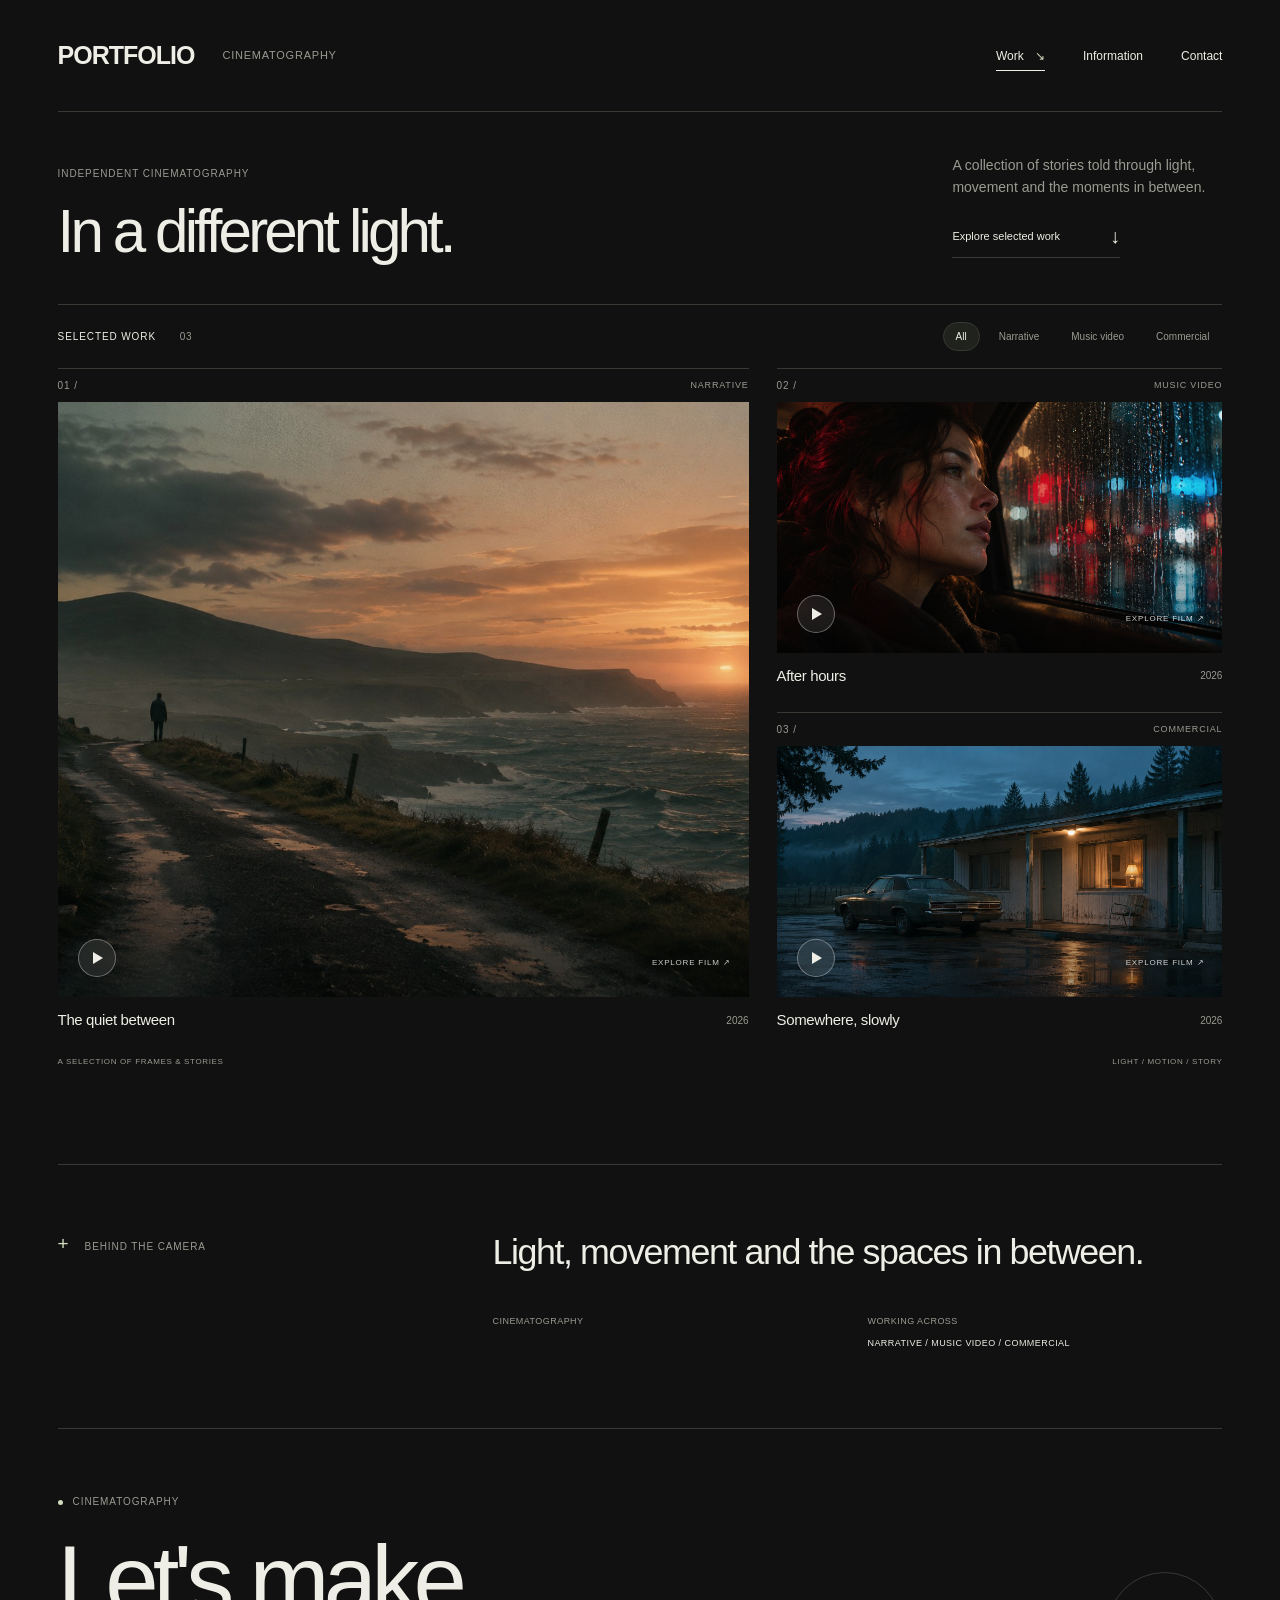
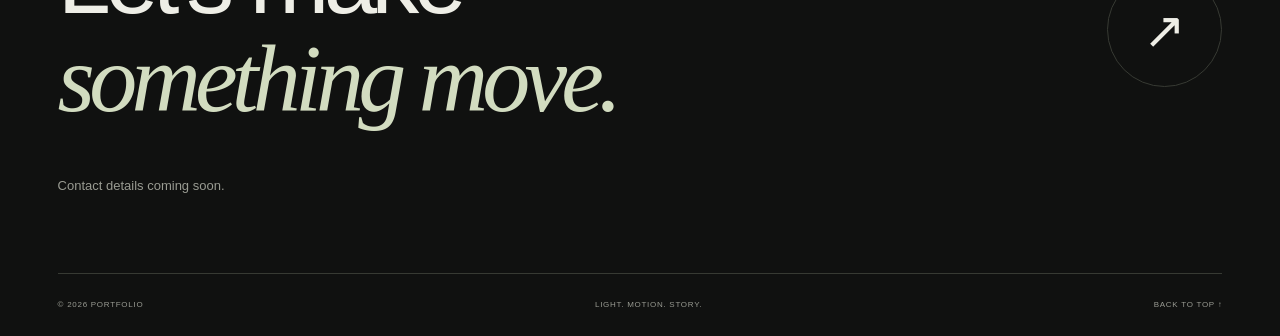
==== index.html @ a206b416 "Initial commit" ====
<!doctype html>
<html lang="en">
<head>
  <meta charset="utf-8">
  <meta name="viewport" content="width=device-width, initial-scale=1">
  <meta name="theme-color" content="#101110">
  <meta name="description" content="A cinematography portfolio. Selected films, stories and collaborations.">
  <title>Portfolio — Cinematography</title>
  <link rel="icon" href="assets/favicon.svg" type="image/svg+xml">
  <link rel="stylesheet" href="style.css">
  <script src="media.js" defer></script>
  <script src="app.js" defer></script>
</head>
<body id="top">
  <a class="skip-link" href="#work">Skip to selected work</a>
  <header class="site-header wrap">
    <a class="identity" href="#top" aria-label="Home"><span data-profile="name">Portfolio</span><span class="identity-role" data-profile="role">Cinematography</span></a>
    <nav aria-label="Main navigation"><a class="nav-active" href="#work">Work <span>↘</span></a><a href="#information">Information</a><a href="#contact">Contact</a></nav>
  </header>
  <main>
    <section class="introduction wrap" aria-labelledby="intro-title">
      <div><p class="eyebrow" id="hero-eyebrow">Independent cinematography</p><h1 id="intro-title">In a different<br>light.</h1></div>
      <div class="intro-aside"><p data-profile="intro">A collection of stories told through light, movement and the moments in between.</p><a class="text-link" href="#work">Explore selected work <span aria-hidden="true">↓</span></a></div>
    </section>
    <section id="work" class="work-section wrap" aria-labelledby="work-title">
      <div class="section-bar"><h2 id="work-title">Selected work <span id="work-count">03</span></h2><div id="filters" class="filters" role="group" aria-label="Filter films"></div></div>
      <div id="projects" class="project-grid" aria-live="polite" aria-busy="true"></div>
      <p id="load-error" class="load-error" hidden>The collection is currently unavailable. Please try again later.</p>
      <noscript><p>Enable JavaScript to view the films and portfolio content.</p></noscript>
      <div class="gallery-note"><span>A selection of frames & stories</span><span>Light / Motion / Story</span></div>
    </section>
    <section id="information" class="information wrap" aria-labelledby="information-title">
      <div class="section-label"><span class="tiny-cross" aria-hidden="true">+</span><h2 id="information-title">Behind the camera</h2></div>
      <div class="information-copy"><p class="large-copy" data-profile="biography">Light, movement and the spaces in between.</p><div class="information-details"><p><span class="muted">Cinematography</span><span data-profile="location"></span></p><p><span class="muted">Working across</span><span id="categories">Narrative / Commercial / Music video</span></p></div></div>
    </section>
    <section id="contact" class="contact wrap" aria-labelledby="contact-title">
      <p class="eyebrow"><span class="availability-dot" aria-hidden="true"></span><span data-profile="availability">Cinematography</span></p>
      <div class="contact-line"><h2 id="contact-title">Let's make<br><em>something move.</em></h2><a id="contact-button" class="contact-circle" href="#contact" aria-label="Contact details"><span aria-hidden="true">↗</span></a></div>
      <div class="contact-bottom"><p id="contact-email">Contact details coming soon.</p><div id="social-links" class="social-links"></div></div>
    </section>
  </main>
  <footer class="site-footer wrap"><span>© <span id="copyright-year"></span> <span data-profile="name">Portfolio</span></span><span>Light. Motion. Story.</span><a href="#top">Back to top ↑</a></footer>
  <dialog id="film-dialog" aria-labelledby="film-title" class="film-dialog">
    <div class="dialog-head"><p class="eyebrow">Selected work / <span id="film-number"></span></p><button id="close-film" class="close-button" type="button" aria-label="Close film">Close <span aria-hidden="true">×</span></button></div>
    <div id="film-player" class="film-player"></div>
    <div class="film-details"><div><p id="film-category" class="eyebrow"></p><h2 id="film-title"></h2><p id="film-description"></p></div><dl id="film-credits"></dl></div>
  </dialog>
</body>
</html>
---- style.css ----
:root{--bg:#101110;--panel:#191b18;--text:#eeeee6;--muted:#999b92;--line:#373a33;--accent:#d2dcc0;--gutter:clamp(22px,4.5vw,84px);color-scheme:dark;font-family:Arial,Helvetica,sans-serif;font-synthesis:none;scroll-behavior:smooth}
*{box-sizing:border-box}body{margin:0;background:var(--bg);color:var(--text);-webkit-font-smoothing:antialiased}body.modal-open{overflow:hidden}a{color:inherit;text-decoration:none}button,input{font:inherit}button{cursor:pointer}button,a{-webkit-tap-highlight-color:transparent}button:focus-visible,a:focus-visible{outline:2px solid var(--accent);outline-offset:6px}button:disabled{cursor:default}::selection{background:var(--accent);color:var(--bg)}.wrap{margin-inline:var(--gutter)}.skip-link{position:fixed;top:-70px;left:20px;padding:15px;background:var(--accent);color:var(--bg);z-index:10}.skip-link:focus{top:20px}.site-header{display:flex;align-items:center;justify-content:space-between;min-height:112px;border-bottom:1px solid var(--line);gap:24px}.identity{display:flex;align-items:center;gap:28px}.identity>span:first-child{font-size:25px;letter-spacing:-1px;text-transform:uppercase;font-weight:600}.identity-role{color:var(--muted);font-size:11px;line-height:1.5;max-width:100px;letter-spacing:.07em;text-transform:uppercase}.site-header nav{display:flex;align-items:center;gap:38px;font-size:12px}.site-header nav a{position:relative;padding-block:8px}.site-header nav a:hover{color:var(--accent)}.nav-active:after{content:"";position:absolute;bottom:0;left:0;right:0;height:1px;background:var(--text)}.nav-active span{margin-left:8px;color:var(--accent)}.introduction{display:flex;align-items:flex-end;justify-content:space-between;padding-block:42px 42px;gap:40px}.eyebrow,.section-label,.section-bar h2,.filters,.gallery-note,.project-type,.project-index,.project-bottom,.information-details,.site-footer{font-size:10px;letter-spacing:.09em;text-transform:uppercase;line-height:1.5}.eyebrow{margin:0 0 22px;color:var(--muted)}h1{font-size:clamp(48px,4.7vw,78px);line-height:.97;letter-spacing:-.065em;font-weight:400;margin:0;white-space:pre-line}.intro-aside{max-width:270px;padding-bottom:4px}.intro-aside p{font-size:14px;line-height:1.6;color:var(--muted);margin:0 0 26px}.text-link{font-size:11px;display:inline-flex;gap:50px;align-items:center;border-bottom:1px solid var(--line);padding-bottom:9px}.text-link span{font-size:20px}.text-link:hover{border-color:var(--accent);color:var(--accent)}.section-bar{display:flex;align-items:center;justify-content:space-between;padding:17px 0;border-top:1px solid var(--line);gap:20px}.section-bar h2{margin:0;font-weight:400;flex-shrink:0}.section-bar h2 span{color:var(--muted);margin-left:20px;font-variant-numeric:tabular-nums}.filters{display:flex;gap:6px;flex-wrap:wrap;justify-content:flex-end}.filter{border:1px solid transparent;border-radius:20px;color:var(--muted);background:none;padding:6px 12px;font-size:10px}.filter:hover{color:var(--text)}.filter[aria-pressed=true]{border-color:var(--line);color:var(--text);background:#20221e}.project-grid{display:grid;grid-template-columns:1.55fr 1fr;gap:25px 28px;align-items:stretch}.project-card{display:flex;flex-direction:column;min-width:0}.project-card:first-child:nth-last-child(3){grid-row:span 2}.project-card:first-child:nth-last-child(3) .project-image{flex:1;min-height:550px}.project-button{appearance:none;border:0;padding:0;text-align:left;background:transparent;color:inherit;width:100%;height:100%;display:flex;flex-direction:column}.project-topline{display:flex;justify-content:space-between;gap:15px;width:100%;padding:9px 0;border-top:1px solid var(--line);align-items:center}.project-index{color:var(--muted);font-variant-numeric:tabular-nums}.project-type{color:var(--muted);font-size:9px}.project-image{aspect-ratio:16/9;position:relative;width:100%;overflow:hidden;background:var(--panel);isolation:isolate}.project-image:after{content:"";position:absolute;inset:0;background:linear-gradient(transparent 45%,#0006);transition:background .3s;z-index:1}.project-image img{width:100%;height:100%;object-fit:cover;display:block;position:absolute;inset:0;transition:transform .8s cubic-bezier(.2,.6,.3,1),filter .5s;filter:saturate(.85)}.project-button:hover img{transform:scale(1.035);filter:saturate(1)}.play-circle{position:absolute;left:20px;bottom:20px;width:38px;height:38px;display:grid;place-items:center;z-index:2;background:#eeeeec16;backdrop-filter:blur(8px);border:1px solid #ffffff55;border-radius:50%;transition:background .3s}.play-circle svg{width:10px;height:12px;margin-left:2px;fill:var(--text)}.project-button:hover .play-circle{background:var(--text)}.project-button:hover .play-circle svg{fill:var(--bg)}.frame-caption{position:absolute;right:18px;bottom:30px;z-index:2;color:#ffffffc9;font-size:8px;letter-spacing:.1em;text-transform:uppercase}.project-bottom{width:100%;display:flex;justify-content:space-between;align-items:center;gap:15px;padding:12px 0 0;letter-spacing:0;text-transform:none}.project-bottom h3{font-size:15px;font-weight:400;letter-spacing:-.025em;margin:0}.project-bottom>span{font-size:10px;color:var(--muted)}.project-grid.filtered{grid-template-columns:repeat(2,minmax(0,1fr))}.project-grid.filtered .project-card{grid-row:auto!important}.project-grid.filtered .project-image{min-height:0!important;aspect-ratio:16/9}.gallery-note{display:flex;justify-content:space-between;gap:15px;color:var(--muted);font-size:8px;letter-spacing:.08em;padding-top:25px}.information{border-top:1px solid var(--line);padding-block:65px 78px;margin-top:96px;display:grid;grid-template-columns:1fr 2fr;gap:70px}.section-label{display:flex;align-items:baseline;gap:15px;color:var(--muted)}.section-label h2{font-size:10px;font-weight:400;margin:0}.tiny-cross{font-size:19px;color:var(--accent)}.large-copy{font-size:clamp(25px,2.8vw,45px);line-height:1.25;font-weight:400;letter-spacing:-.04em;margin:0;max-width:900px}.information-details{margin-top:40px;display:grid;grid-template-columns:1fr 1fr;gap:20px;letter-spacing:.05em;font-size:9px}.information-details p{display:flex;flex-direction:column;gap:8px;margin:0}.muted{color:var(--muted)}.contact{border-top:1px solid var(--line);padding-block:65px 45px}.availability-dot{display:inline-block;vertical-align:middle;width:5px;height:5px;border-radius:50%;background:var(--accent);margin-right:10px}.contact-line{display:flex;align-items:center;justify-content:space-between;gap:25px}.contact h2{margin:0;font-size:clamp(44px,7.5vw,126px);line-height:1.02;font-weight:400;letter-spacing:-.06em}.contact h2 em{font-family:Georgia,'Times New Roman',serif;font-weight:400;color:var(--accent)}.contact-circle{width:clamp(65px,9vw,132px);height:clamp(65px,9vw,132px);border:1px solid var(--line);border-radius:50%;display:grid;place-items:center;flex-shrink:0;transition:background .25s,color .25s}.contact-circle span{font-size:clamp(30px,4vw,60px);font-weight:200}.contact-circle:hover{background:var(--accent);color:var(--bg)}.contact-bottom{display:flex;justify-content:space-between;align-items:center;gap:20px;margin-top:50px;font-size:13px}.contact-bottom p{margin:0;color:var(--muted)}.contact-bottom p a{color:var(--text);border-bottom:1px solid var(--line);padding-bottom:5px}.social-links{display:flex;gap:24px;font-size:11px}.social-links a:hover{color:var(--accent)}.site-footer{margin-top:35px;padding-block:25px;border-top:1px solid var(--line);display:flex;justify-content:space-between;gap:20px;color:var(--muted);font-size:8px}.site-footer a:hover{color:var(--text)}.load-error{padding:40px 0;color:var(--accent)}[hidden]{display:none!important}.film-dialog{color:var(--text);background:var(--bg);border:1px solid var(--line);padding:28px;width:min(1100px,94vw);max-height:94dvh;overflow:auto}.film-dialog::backdrop{background:#000c;backdrop-filter:blur(9px)}.dialog-head{display:flex;justify-content:space-between;align-items:center;margin-bottom:20px;gap:20px}.dialog-head .eyebrow{margin:0}.close-button{border:0;background:transparent;color:var(--text);display:flex;align-items:center;gap:15px;font-size:11px}.close-button span{font-size:27px}.film-player{aspect-ratio:16/9;width:100%;background:var(--panel);position:relative;overflow:hidden}.film-player iframe,.film-player video{width:100%;height:100%;border:0;display:block}.placeholder-player{height:100%;position:relative;display:grid;place-items:center;text-align:center}.placeholder-player img{position:absolute;inset:0;width:100%;height:100%;object-fit:cover;filter:brightness(.35)}.placeholder-message{position:relative;z-index:1;max-width:360px;padding:20px}.placeholder-message>span{font-size:10px;text-transform:uppercase;letter-spacing:.15em;color:var(--accent)}.placeholder-message h3{font-weight:400;font-size:25px;letter-spacing:-.04em;margin:12px 0}.placeholder-message p{font-size:12px;line-height:1.6;color:#d0d2c9;margin:0}.film-details{display:grid;grid-template-columns:2fr 1fr;gap:50px;margin-top:28px}.film-details .eyebrow{margin-bottom:10px}.film-details h2{font-size:30px;letter-spacing:-.04em;margin:0 0 12px;font-weight:400}.film-details p:not(.eyebrow){color:var(--muted);font-size:13px;line-height:1.6;margin:0;white-space:pre-line}.film-details dl{margin:0;font-size:10px;line-height:1.6}.film-details dt{color:var(--muted);text-transform:uppercase;font-size:8px;letter-spacing:.1em}.film-details dd{margin:3px 0 15px}.external-film{display:inline-block;margin-top:18px;border-bottom:1px solid var(--muted);padding-bottom:4px;font-size:12px}
@media(min-width:1600px){.project-card:first-child:nth-last-child(3) .project-image{min-height:680px}}
@media(max-width:850px){.site-header{min-height:110px}.identity{gap:15px}.identity-role{display:none}.site-header nav{gap:23px}.introduction{padding-block:45px}.intro-aside{max-width:225px}.project-grid{gap:25px 18px;grid-template-columns:1.3fr 1fr}.project-card:first-child:nth-last-child(3) .project-image{min-height:440px}.information{gap:35px;grid-template-columns:1fr 2fr}.frame-caption{display:none}.filters{gap:0}.filter{padding:6px 9px}}
@media(max-width:600px){.site-header{min-height:90px;align-items:center}.identity>span:first-child{font-size:20px}.site-header nav{gap:17px;font-size:10px}.nav-active span{display:none}.introduction{padding-block:38px 35px;display:block}h1{font-size:68px;max-width:100%}.eyebrow{font-size:9px;margin-bottom:20px}.intro-aside{max-width:none;margin-top:23px;display:flex;gap:30px;align-items:flex-start}.intro-aside p{font-size:11px;max-width:210px;line-height:1.5;margin:0}.text-link{font-size:9px;gap:12px;white-space:nowrap;margin-top:1px}.text-link span{font-size:14px}.section-bar{align-items:flex-start;flex-direction:column;gap:10px;padding-block:16px}.section-bar h2{font-size:9px}.filters{justify-content:flex-start;margin-left:-9px}.filter{padding:5px 9px;font-size:9px}.project-grid,.project-grid.filtered{grid-template-columns:1fr;gap:23px}.project-card:first-child:nth-last-child(3){grid-row:auto}.project-card:first-child:nth-last-child(3) .project-image{min-height:0;aspect-ratio:4/3}.project-image{aspect-ratio:16/10}.project-topline{padding-block:7px}.project-bottom h3{font-size:14px}.project-bottom{padding-top:10px}.gallery-note{align-items:flex-start;font-size:7px;gap:30px}.gallery-note span:last-child{text-align:right}.information{margin-top:60px;padding-block:35px 45px;grid-template-columns:1fr;gap:26px}.large-copy{font-size:28px}.information-details{margin-top:30px;font-size:8px}.contact{padding-block:38px 30px}.contact h2{font-size:46px}.contact-circle{width:58px;height:58px}.contact-line{gap:10px}.contact-bottom{margin-top:35px;align-items:flex-start;flex-direction:column;gap:25px;font-size:12px}.site-footer{margin-top:20px;font-size:7px}.site-footer>span:nth-child(2){display:none}.film-dialog{padding:18px;max-height:95dvh;width:96vw}.film-details{grid-template-columns:1fr;gap:25px}.film-details dl{display:flex;gap:30px;flex-wrap:wrap}.placeholder-message h3{font-size:20px}.placeholder-message p{font-size:10px}.dialog-head .eyebrow{font-size:8px}.film-details h2{font-size:26px}}
@media(prefers-reduced-motion:reduce){:root{scroll-behavior:auto}*,*:before,*:after{transition:none!important;animation:none!important}}
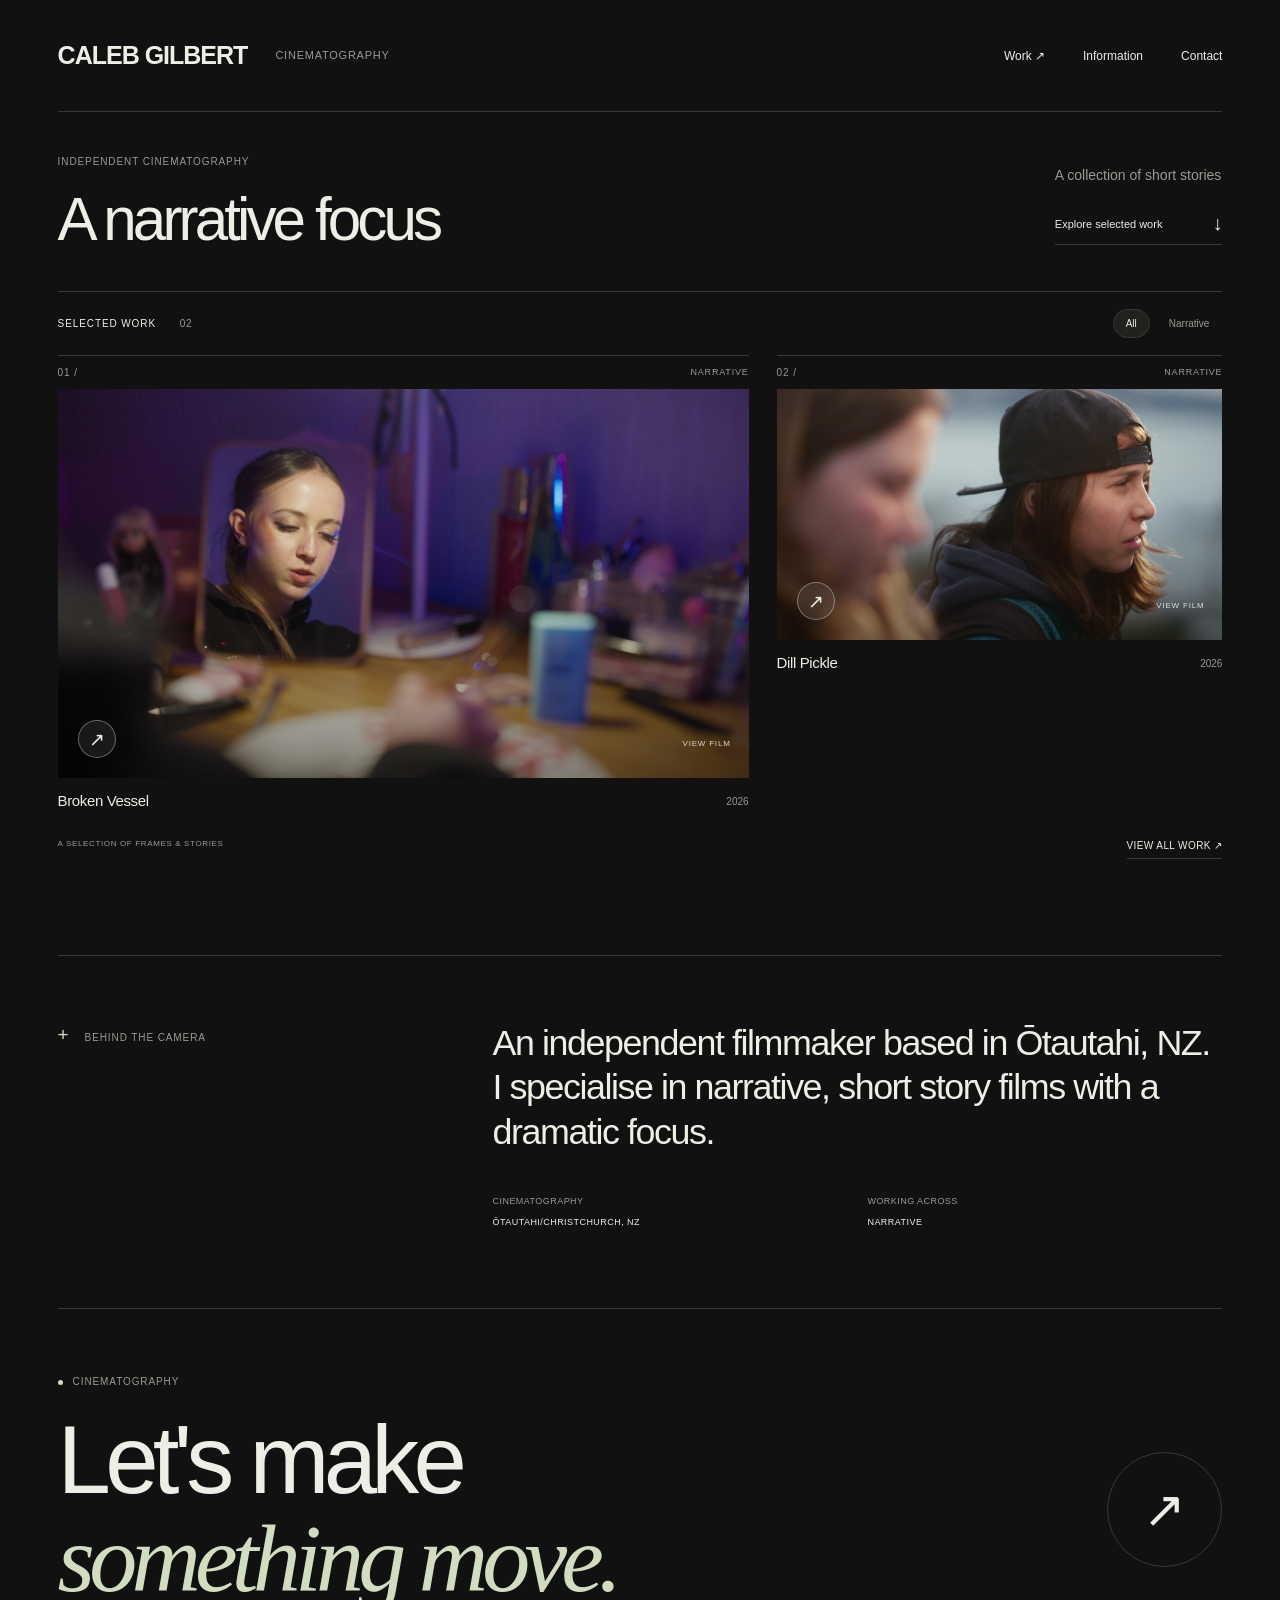
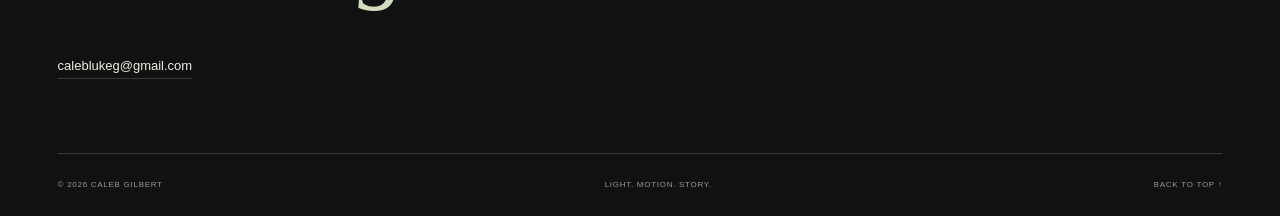
==== commit 029b7eb6: "Add film index and individual project pages" ====
--- a/index.html
+++ b/index.html
@@ -9,13 +9,14 @@
   <link rel="icon" href="assets/favicon.svg" type="image/svg+xml">
   <link rel="stylesheet" href="style.css">
   <script src="media.js" defer></script>
+  <script src="site.js" defer></script>
   <script src="app.js" defer></script>
 </head>
-<body id="top">
+<body id="top" data-root="./" data-page="home">
   <a class="skip-link" href="#work">Skip to selected work</a>
   <header class="site-header wrap">
-    <a class="identity" href="#top" aria-label="Home"><span data-profile="name">Portfolio</span><span class="identity-role" data-profile="role">Cinematography</span></a>
-    <nav aria-label="Main navigation"><a class="nav-active" href="#work">Work <span>↘</span></a><a href="#information">Information</a><a href="#contact">Contact</a></nav>
+    <a class="identity" data-link="home" href="./" aria-label="Home"><span data-profile="name">Portfolio</span><span class="identity-role" data-profile="role">Cinematography</span></a>
+    <nav aria-label="Main navigation"><a data-link="work" href="work/">Work <span>↗</span></a><a data-link="information" href="#information">Information</a><a data-link="contact" href="#contact">Contact</a></nav>
   </header>
   <main>
     <section class="introduction wrap" aria-labelledby="intro-title">
@@ -25,9 +26,10 @@
     <section id="work" class="work-section wrap" aria-labelledby="work-title">
       <div class="section-bar"><h2 id="work-title">Selected work <span id="work-count">03</span></h2><div id="filters" class="filters" role="group" aria-label="Filter films"></div></div>
       <div id="projects" class="project-grid" aria-live="polite" aria-busy="true"></div>
+      <p id="featured-empty" hidden><a data-link="work" href="work/">Explore the full filmography ↗</a></p>
       <p id="load-error" class="load-error" hidden>The collection is currently unavailable. Please try again later.</p>
       <noscript><p>Enable JavaScript to view the films and portfolio content.</p></noscript>
-      <div class="gallery-note"><span>A selection of frames & stories</span><span>Light / Motion / Story</span></div>
+      <div class="gallery-note"><span>A selection of frames & stories</span><a class="all-work-link" data-link="work" href="work/">View all work ↗</a></div>
     </section>
     <section id="information" class="information wrap" aria-labelledby="information-title">
       <div class="section-label"><span class="tiny-cross" aria-hidden="true">+</span><h2 id="information-title">Behind the camera</h2></div>
@@ -40,10 +42,5 @@
     </section>
   </main>
   <footer class="site-footer wrap"><span>© <span id="copyright-year"></span> <span data-profile="name">Portfolio</span></span><span>Light. Motion. Story.</span><a href="#top">Back to top ↑</a></footer>
-  <dialog id="film-dialog" aria-labelledby="film-title" class="film-dialog">
-    <div class="dialog-head"><p class="eyebrow">Selected work / <span id="film-number"></span></p><button id="close-film" class="close-button" type="button" aria-label="Close film">Close <span aria-hidden="true">×</span></button></div>
-    <div id="film-player" class="film-player"></div>
-    <div class="film-details"><div><p id="film-category" class="eyebrow"></p><h2 id="film-title"></h2><p id="film-description"></p></div><dl id="film-credits"></dl></div>
-  </dialog>
 </body>
 </html>
--- a/style.css
+++ b/style.css
@@ -4,3 +4,4 @@
 @media(max-width:850px){.site-header{min-height:110px}.identity{gap:15px}.identity-role{display:none}.site-header nav{gap:23px}.introduction{padding-block:45px}.intro-aside{max-width:225px}.project-grid{gap:25px 18px;grid-template-columns:1.3fr 1fr}.project-card:first-child:nth-last-child(3) .project-image{min-height:440px}.information{gap:35px;grid-template-columns:1fr 2fr}.frame-caption{display:none}.filters{gap:0}.filter{padding:6px 9px}}
 @media(max-width:600px){.site-header{min-height:90px;align-items:center}.identity>span:first-child{font-size:20px}.site-header nav{gap:17px;font-size:10px}.nav-active span{display:none}.introduction{padding-block:38px 35px;display:block}h1{font-size:68px;max-width:100%}.eyebrow{font-size:9px;margin-bottom:20px}.intro-aside{max-width:none;margin-top:23px;display:flex;gap:30px;align-items:flex-start}.intro-aside p{font-size:11px;max-width:210px;line-height:1.5;margin:0}.text-link{font-size:9px;gap:12px;white-space:nowrap;margin-top:1px}.text-link span{font-size:14px}.section-bar{align-items:flex-start;flex-direction:column;gap:10px;padding-block:16px}.section-bar h2{font-size:9px}.filters{justify-content:flex-start;margin-left:-9px}.filter{padding:5px 9px;font-size:9px}.project-grid,.project-grid.filtered{grid-template-columns:1fr;gap:23px}.project-card:first-child:nth-last-child(3){grid-row:auto}.project-card:first-child:nth-last-child(3) .project-image{min-height:0;aspect-ratio:4/3}.project-image{aspect-ratio:16/10}.project-topline{padding-block:7px}.project-bottom h3{font-size:14px}.project-bottom{padding-top:10px}.gallery-note{align-items:flex-start;font-size:7px;gap:30px}.gallery-note span:last-child{text-align:right}.information{margin-top:60px;padding-block:35px 45px;grid-template-columns:1fr;gap:26px}.large-copy{font-size:28px}.information-details{margin-top:30px;font-size:8px}.contact{padding-block:38px 30px}.contact h2{font-size:46px}.contact-circle{width:58px;height:58px}.contact-line{gap:10px}.contact-bottom{margin-top:35px;align-items:flex-start;flex-direction:column;gap:25px;font-size:12px}.site-footer{margin-top:20px;font-size:7px}.site-footer>span:nth-child(2){display:none}.film-dialog{padding:18px;max-height:95dvh;width:96vw}.film-details{grid-template-columns:1fr;gap:25px}.film-details dl{display:flex;gap:30px;flex-wrap:wrap}.placeholder-message h3{font-size:20px}.placeholder-message p{font-size:10px}.dialog-head .eyebrow{font-size:8px}.film-details h2{font-size:26px}}
 @media(prefers-reduced-motion:reduce){:root{scroll-behavior:auto}*,*:before,*:after{transition:none!important;animation:none!important}}
+.project-arrow{position:absolute;left:20px;bottom:20px;z-index:2;width:38px;height:38px;display:grid;place-items:center;border:1px solid #ffffff55;border-radius:50%;background:#eeeeec16;backdrop-filter:blur(8px);font-size:19px}.all-work-link{color:var(--text);font-size:10px;letter-spacing:.04em;border-bottom:1px solid var(--line);padding-bottom:5px}.all-work-link:hover{color:var(--accent)}
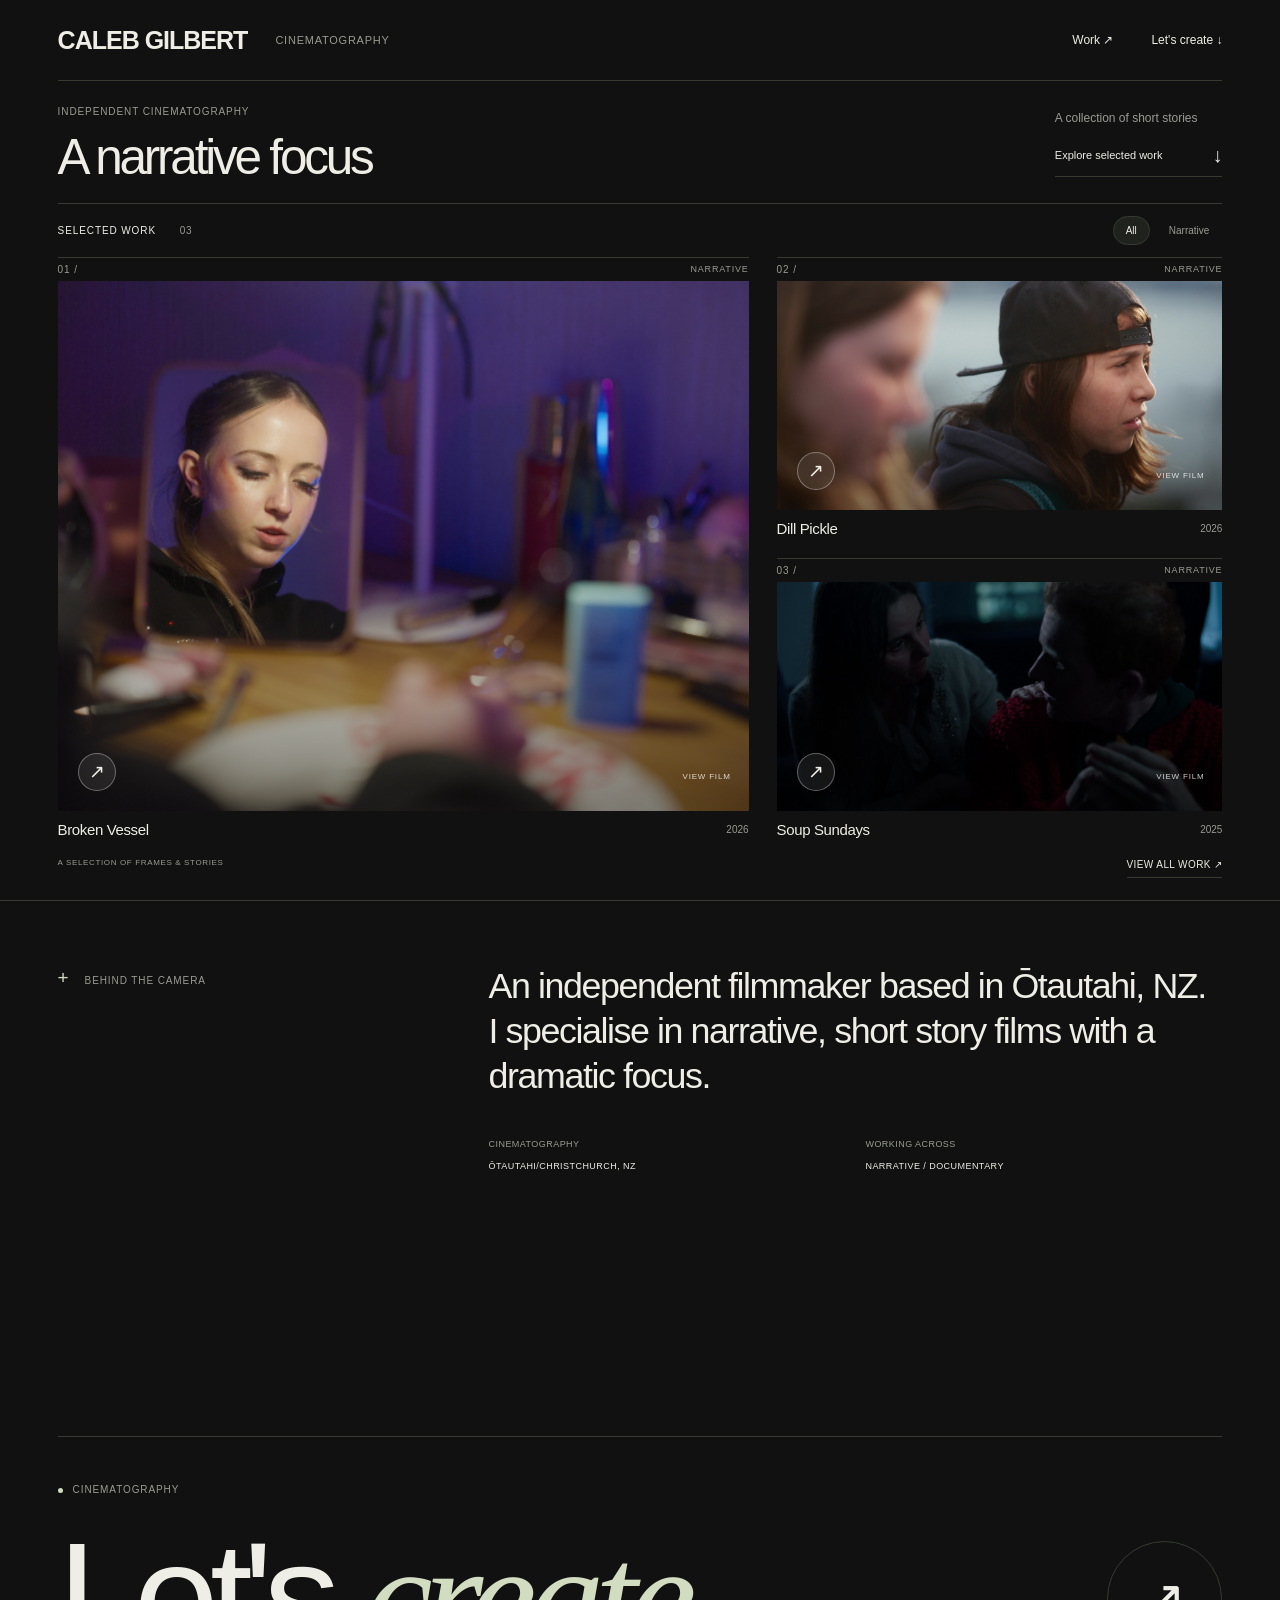
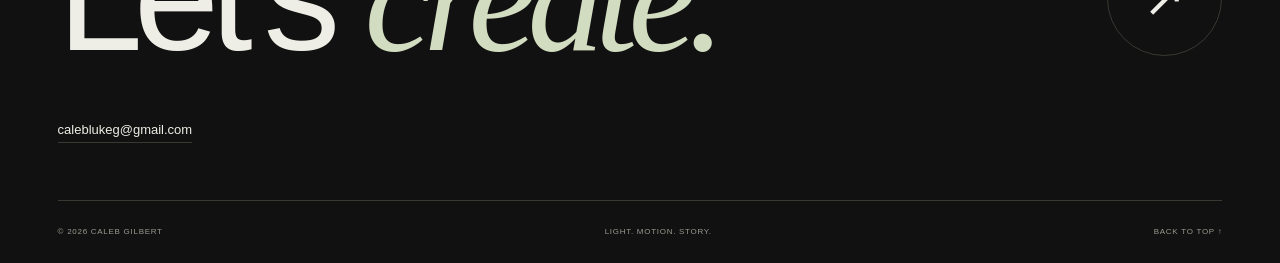
==== commit c143939c: "Refine homepage loading, previews and contact section" ====
--- a/index.html
+++ b/index.html
@@ -6,19 +6,24 @@
   <meta name="theme-color" content="#101110">
   <meta name="description" content="A cinematography portfolio. Selected films, stories and collaborations.">
   <title>Portfolio — Cinematography</title>
+  <style>html{background:#101110}.site-loader{display:none}.is-loading body>header,.is-loading body>main,.is-loading body>footer{visibility:hidden}.is-loading .site-loader{display:block;position:fixed;inset:0;z-index:100;background:#101110}.is-loading .loading-frame{position:absolute;border:1px solid #373a33}.is-loading .loading-frame:nth-child(1){left:12%;top:24%;width:45%;height:52%}.is-loading .loading-frame:nth-child(2){left:60%;top:24%;width:28%;height:24%}.is-loading .loading-frame:nth-child(3){left:60%;top:52%;width:28%;height:24%}</style>
+  <script>document.documentElement.classList.add('is-loading');window.portfolioBoot=setTimeout(function(){document.documentElement.classList.remove('is-loading');},6000);</script>
   <link rel="icon" href="assets/favicon.svg" type="image/svg+xml">
   <link rel="stylesheet" href="style.css">
   <script src="media.js" defer></script>
   <script src="site.js" defer></script>
+  <script src="hover-video.js" defer></script>
   <script src="app.js" defer></script>
 </head>
-<body id="top" data-root="./" data-page="home">
+<body id="top" class="home-page" data-root="./" data-page="home">
+  <div id="site-loader" class="site-loader" aria-hidden="true"><div class="loading-frame"></div><div class="loading-frame"></div><div class="loading-frame"></div></div>
   <a class="skip-link" href="#work">Skip to selected work</a>
   <header class="site-header wrap">
     <a class="identity" data-link="home" href="./" aria-label="Home"><span data-profile="name">Portfolio</span><span class="identity-role" data-profile="role">Cinematography</span></a>
-    <nav aria-label="Main navigation"><a data-link="work" href="work/">Work <span>↗</span></a><a data-link="information" href="#information">Information</a><a data-link="contact" href="#contact">Contact</a></nav>
+    <nav aria-label="Main navigation"><a data-link="work" href="work/">Work <span>↗</span></a><a data-link="information" href="#information">Let's create <span>↓</span></a></nav>
   </header>
   <main>
+    <div class="showcase">
     <section class="introduction wrap" aria-labelledby="intro-title">
       <div><p class="eyebrow" id="hero-eyebrow">Independent cinematography</p><h1 id="intro-title">In a different<br>light.</h1></div>
       <div class="intro-aside"><p data-profile="intro">A collection of stories told through light, movement and the moments in between.</p><a class="text-link" href="#work">Explore selected work <span aria-hidden="true">↓</span></a></div>
@@ -31,14 +36,18 @@
       <noscript><p>Enable JavaScript to view the films and portfolio content.</p></noscript>
       <div class="gallery-note"><span>A selection of frames & stories</span><a class="all-work-link" data-link="work" href="work/">View all work ↗</a></div>
     </section>
-    <section id="information" class="information wrap" aria-labelledby="information-title">
-      <div class="section-label"><span class="tiny-cross" aria-hidden="true">+</span><h2 id="information-title">Behind the camera</h2></div>
-      <div class="information-copy"><p class="large-copy" data-profile="biography">Light, movement and the spaces in between.</p><div class="information-details"><p><span class="muted">Cinematography</span><span data-profile="location"></span></p><p><span class="muted">Working across</span><span id="categories">Narrative / Commercial / Music video</span></p></div></div>
-    </section>
-    <section id="contact" class="contact wrap" aria-labelledby="contact-title">
-      <p class="eyebrow"><span class="availability-dot" aria-hidden="true"></span><span data-profile="availability">Cinematography</span></p>
-      <div class="contact-line"><h2 id="contact-title">Let's make<br><em>something move.</em></h2><a id="contact-button" class="contact-circle" href="#contact" aria-label="Contact details"><span aria-hidden="true">↗</span></a></div>
-      <div class="contact-bottom"><p id="contact-email">Contact details coming soon.</p><div id="social-links" class="social-links"></div></div>
+    </div>
+    <section id="information" class="create-section" aria-labelledby="contact-title">
+      <span id="contact" class="contact-anchor" aria-hidden="true"></span>
+      <div class="information wrap">
+        <div class="section-label"><span class="tiny-cross" aria-hidden="true">+</span><h2 id="information-title">Behind the camera</h2></div>
+        <div class="information-copy"><p class="large-copy" data-profile="biography"></p><div class="information-details"><p><span class="muted">Cinematography</span><span data-profile="location"></span></p><p><span class="muted">Working across</span><span id="categories"></span></p></div></div>
+      </div>
+      <div class="contact wrap">
+        <p class="eyebrow"><span class="availability-dot" aria-hidden="true"></span><span data-profile="availability"></span></p>
+        <div class="contact-line"><h2 id="contact-title">Let's <em>create.</em></h2><a id="contact-button" class="contact-circle" href="#contact" aria-label="Contact details"><span aria-hidden="true">↗</span></a></div>
+        <div class="contact-bottom"><p id="contact-email"></p><div id="social-links" class="social-links"></div></div>
+      </div>
     </section>
   </main>
   <footer class="site-footer wrap"><span>© <span id="copyright-year"></span> <span data-profile="name">Portfolio</span></span><span>Light. Motion. Story.</span><a href="#top">Back to top ↑</a></footer>
--- a/style.css
+++ b/style.css
@@ -5,3 +5,67 @@
 @media(max-width:600px){.site-header{min-height:90px;align-items:center}.identity>span:first-child{font-size:20px}.site-header nav{gap:17px;font-size:10px}.nav-active span{display:none}.introduction{padding-block:38px 35px;display:block}h1{font-size:68px;max-width:100%}.eyebrow{font-size:9px;margin-bottom:20px}.intro-aside{max-width:none;margin-top:23px;display:flex;gap:30px;align-items:flex-start}.intro-aside p{font-size:11px;max-width:210px;line-height:1.5;margin:0}.text-link{font-size:9px;gap:12px;white-space:nowrap;margin-top:1px}.text-link span{font-size:14px}.section-bar{align-items:flex-start;flex-direction:column;gap:10px;padding-block:16px}.section-bar h2{font-size:9px}.filters{justify-content:flex-start;margin-left:-9px}.filter{padding:5px 9px;font-size:9px}.project-grid,.project-grid.filtered{grid-template-columns:1fr;gap:23px}.project-card:first-child:nth-last-child(3){grid-row:auto}.project-card:first-child:nth-last-child(3) .project-image{min-height:0;aspect-ratio:4/3}.project-image{aspect-ratio:16/10}.project-topline{padding-block:7px}.project-bottom h3{font-size:14px}.project-bottom{padding-top:10px}.gallery-note{align-items:flex-start;font-size:7px;gap:30px}.gallery-note span:last-child{text-align:right}.information{margin-top:60px;padding-block:35px 45px;grid-template-columns:1fr;gap:26px}.large-copy{font-size:28px}.information-details{margin-top:30px;font-size:8px}.contact{padding-block:38px 30px}.contact h2{font-size:46px}.contact-circle{width:58px;height:58px}.contact-line{gap:10px}.contact-bottom{margin-top:35px;align-items:flex-start;flex-direction:column;gap:25px;font-size:12px}.site-footer{margin-top:20px;font-size:7px}.site-footer>span:nth-child(2){display:none}.film-dialog{padding:18px;max-height:95dvh;width:96vw}.film-details{grid-template-columns:1fr;gap:25px}.film-details dl{display:flex;gap:30px;flex-wrap:wrap}.placeholder-message h3{font-size:20px}.placeholder-message p{font-size:10px}.dialog-head .eyebrow{font-size:8px}.film-details h2{font-size:26px}}
 @media(prefers-reduced-motion:reduce){:root{scroll-behavior:auto}*,*:before,*:after{transition:none!important;animation:none!important}}
 .project-arrow{position:absolute;left:20px;bottom:20px;z-index:2;width:38px;height:38px;display:grid;place-items:center;border:1px solid #ffffff55;border-radius:50%;background:#eeeeec16;backdrop-filter:blur(8px);font-size:19px}.all-work-link{color:var(--text);font-size:10px;letter-spacing:.04em;border-bottom:1px solid var(--line);padding-bottom:5px}.all-work-link:hover{color:var(--accent)}
+
+.site-loader{transition:background .65s ease;pointer-events:all}
+.loading-frame{border:0!important;background:linear-gradient(var(--accent),var(--accent)) left top/100% 1px,linear-gradient(var(--accent),var(--accent)) right top/1px 100%,linear-gradient(var(--accent),var(--accent)) right bottom/100% 1px,linear-gradient(var(--accent),var(--accent)) left bottom/1px 100%;background-repeat:no-repeat;animation:draw-frame .65s ease both}
+.loading-frame:nth-child(2){animation-delay:.1s}.loading-frame:nth-child(3){animation-delay:.2s}
+.is-loading.is-revealing .site-loader{background:transparent}
+.is-loading.is-revealing body>header,.is-loading.is-revealing body>main,.is-loading.is-revealing body>footer{visibility:visible;animation:reveal-page .65s ease both}
+@keyframes draw-frame{0%{background-size:0% 1px,1px 0%,0% 1px,1px 0%;opacity:.4}25%{background-size:100% 1px,1px 0%,0% 1px,1px 0%}50%{background-size:100% 1px,1px 100%,0% 1px,1px 0%}75%{background-size:100% 1px,1px 100%,100% 1px,1px 0%}100%{background-size:100% 1px,1px 100%,100% 1px,1px 100%;opacity:1}}
+@keyframes reveal-page{from{opacity:0}to{opacity:1}}
+.hover-preview{position:absolute;inset:0;opacity:0;pointer-events:none;transition:opacity .22s ease;z-index:2;background:var(--panel)}
+.hover-preview video,.hover-preview iframe{display:block;width:100%;height:100%;border:0}
+.hover-preview video{object-fit:cover}.hover-preview iframe{object-fit:contain}
+.project-image.preview-playing .hover-preview{opacity:1}
+.project-image.preview-playing .project-arrow,.project-image.preview-playing .frame-caption{opacity:0}
+.project-image .project-arrow,.project-image .frame-caption{transition:opacity .2s}
+.home-page .site-header{min-height:80px;height:clamp(80px,9svh,112px)}
+.home-page .showcase{min-height:calc(100svh - clamp(80px,9svh,112px));padding-bottom:28px}
+.home-page .create-section{min-height:100svh;position:relative;display:flex;flex-direction:column;justify-content:space-between;border-top:1px solid var(--line);padding-block:clamp(40px,7svh,90px)}
+.create-section .information{border:0;margin-top:0;padding-block:0 50px;gap:clamp(30px,5vw,90px)}
+.create-section .contact{padding-block:clamp(30px,5svh,65px) 0}
+.create-section .contact h2{font-size:clamp(60px,12vw,190px)}
+.create-section .contact h2 em{white-space:nowrap}
+.create-section .contact-bottom{margin-top:clamp(30px,5svh,60px)}
+.contact-anchor{position:absolute;top:0}
+.home-page .site-footer{margin-top:0}
+@media(min-width:701px){
+  .home-page .showcase{height:calc(100svh - clamp(80px,9svh,112px));min-height:670px;display:flex;flex-direction:column;padding-bottom:22px}
+  .home-page .introduction{padding-block:clamp(18px,2.5svh,32px);gap:28px}
+  .home-page .introduction .eyebrow{margin-bottom:14px}
+  .home-page h1{font-size:clamp(44px,5.5svh,72px)}
+  .home-page .intro-aside p{margin-bottom:15px;font-size:12px}
+  .home-page .work-section{display:flex;flex-direction:column;flex:1;min-height:0}
+  .home-page .section-bar{padding-block:12px;flex-shrink:0}
+  .home-page .project-grid{flex:1;min-height:0;grid-auto-rows:minmax(0,1fr);gap:18px 28px}
+  .home-page .project-card{min-height:0}
+  .home-page .project-image,.home-page .project-card:first-child:nth-last-child(3) .project-image{flex:1;aspect-ratio:auto;min-height:200px}
+  .home-page .project-topline{padding-block:4px;flex-shrink:0}
+  .home-page .project-bottom{padding-top:8px;flex-shrink:0}
+  .home-page .gallery-note{padding-top:16px;flex-shrink:0}
+  .home-page .project-grid.layout-single{grid-template-columns:1fr}
+  .home-page .project-grid.filtered.layout-three{grid-template-columns:1.55fr 1fr}
+  .home-page .project-grid.filtered.layout-three .project-card:first-child{grid-row:span 2!important}
+  .home-page .project-grid.filtered.layout-three .project-image{min-height:200px!important;aspect-ratio:auto}
+  .home-page .showcase.many-projects{height:auto;min-height:calc(100svh - clamp(80px,9svh,112px))}
+  .home-page .many-projects .project-grid{flex:none;grid-auto-rows:auto}
+  .home-page .many-projects .project-image{flex:none;aspect-ratio:16/9;min-height:200px!important}
+}
+@media(max-width:700px){
+  .home-page .site-header{min-height:80px;height:auto}
+  .home-page .showcase{padding-bottom:35px}
+  .home-page .project-grid,.home-page .project-grid.filtered{grid-template-columns:1fr;gap:26px}
+  .home-page .project-card:first-child:nth-last-child(3){grid-row:auto}
+  .home-page .project-card:first-child:nth-last-child(3) .project-image{min-height:0;aspect-ratio:16/10}
+  .home-page .introduction{display:block;padding-block:35px}
+  .home-page h1{font-size:clamp(42px,9.5vw,66px)}
+  .home-page .intro-aside{max-width:none;margin-top:20px;display:flex;justify-content:space-between;gap:20px}
+  .home-page .intro-aside p{max-width:190px;font-size:11px;margin-bottom:0}
+  .home-page .create-section{padding-block:38px}
+  .create-section .information{grid-template-columns:1fr;gap:24px;padding-bottom:36px}
+  .create-section .large-copy{font-size:clamp(25px,5vw,34px)}
+  .create-section .contact h2{font-size:clamp(52px,11vw,76px)}
+  .create-section .contact-circle{width:58px;height:58px}
+  .create-section .contact-bottom{align-items:flex-start;flex-direction:column;gap:25px}
+}
+@media(prefers-reduced-motion:reduce){.site-loader{transition:none}.hover-preview{display:none}}
